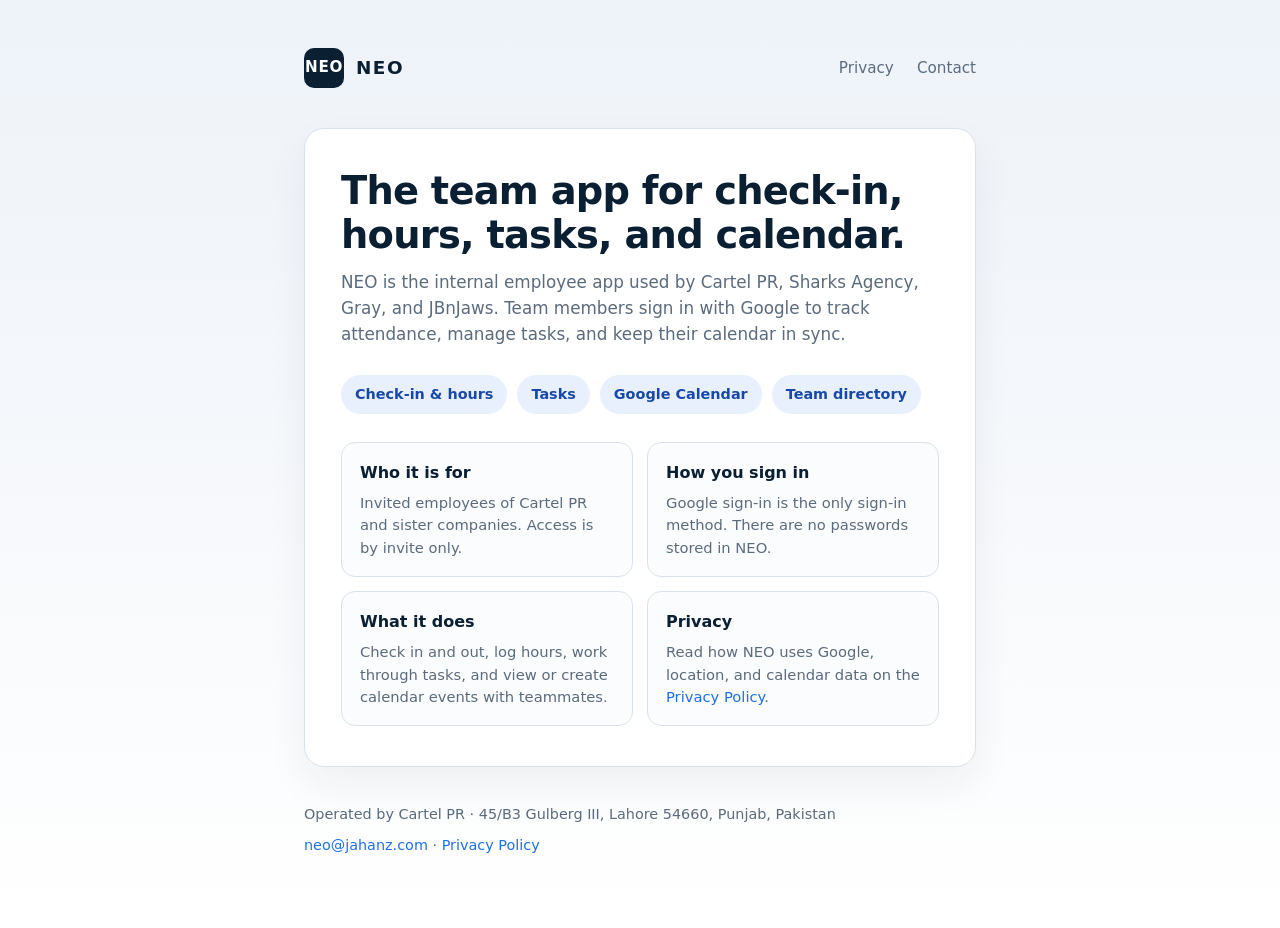
==== index.html @ 69ba8eb7 "Add NEO home and privacy pages for neoteam.app" ====
<!DOCTYPE html>
<html lang="en">
<head>
  <meta charset="utf-8" />
  <meta name="viewport" content="width=device-width, initial-scale=1" />
  <title>NEO — Team app</title>
  <meta name="description" content="NEO is the internal employee app for check-in, hours, tasks, and calendar for Cartel PR and sister companies." />
  <link rel="icon" href="data:image/svg+xml,%3Csvg xmlns='http://www.w3.org/2000/svg' viewBox='0 0 32 32'%3E%3Crect width='32' height='32' rx='8' fill='%230B1F33'/%3E%3Ctext x='16' y='22' text-anchor='middle' font-family='system-ui,sans-serif' font-weight='700' font-size='14' fill='%23F4F7FB'%3EN%3C/text%3E%3C/svg%3E" />
  <style>
    :root {
      --ink: #0b1f33;
      --muted: #5a6b7d;
      --line: #d9e2ec;
      --bg: #f4f7fb;
      --card: #ffffff;
      --accent: #1f6feb;
      --accent-soft: #e8f0fe;
    }
    * { box-sizing: border-box; }
    body {
      margin: 0;
      font-family: "Segoe UI", system-ui, -apple-system, sans-serif;
      color: var(--ink);
      background: linear-gradient(180deg, #eef3f9 0%, var(--bg) 40%, #fff 100%);
      min-height: 100vh;
      line-height: 1.55;
    }
    a { color: var(--accent); text-decoration: none; }
    a:hover { text-decoration: underline; }
    .wrap {
      max-width: 720px;
      margin: 0 auto;
      padding: 48px 24px 64px;
    }
    header {
      display: flex;
      align-items: center;
      justify-content: space-between;
      gap: 16px;
      margin-bottom: 40px;
    }
    .brand {
      display: flex;
      align-items: center;
      gap: 12px;
      font-weight: 700;
      letter-spacing: 0.08em;
      font-size: 1.15rem;
    }
    .mark {
      width: 40px;
      height: 40px;
      border-radius: 10px;
      background: var(--ink);
      color: #fff;
      display: grid;
      place-items: center;
      font-size: 0.95rem;
      letter-spacing: 0.04em;
    }
    nav a {
      color: var(--muted);
      font-size: 0.95rem;
      margin-left: 18px;
    }
    .hero {
      background: var(--card);
      border: 1px solid var(--line);
      border-radius: 20px;
      padding: 40px 36px;
      box-shadow: 0 18px 40px rgba(11, 31, 51, 0.06);
    }
    h1 {
      margin: 0 0 12px;
      font-size: clamp(1.8rem, 4vw, 2.4rem);
      letter-spacing: -0.02em;
      line-height: 1.15;
    }
    .lede {
      margin: 0 0 28px;
      color: var(--muted);
      font-size: 1.05rem;
      max-width: 36em;
    }
    .chips {
      display: flex;
      flex-wrap: wrap;
      gap: 10px;
      margin: 0 0 28px;
      padding: 0;
      list-style: none;
    }
    .chips li {
      background: var(--accent-soft);
      color: #1849a9;
      border-radius: 999px;
      padding: 8px 14px;
      font-size: 0.9rem;
      font-weight: 600;
    }
    .card-grid {
      display: grid;
      gap: 14px;
      margin-top: 8px;
    }
    @media (min-width: 640px) {
      .card-grid { grid-template-columns: 1fr 1fr; }
    }
    .card {
      border: 1px solid var(--line);
      border-radius: 14px;
      padding: 18px 18px 16px;
      background: #fbfcfe;
    }
    .card h2 {
      margin: 0 0 6px;
      font-size: 1rem;
    }
    .card p {
      margin: 0;
      color: var(--muted);
      font-size: 0.92rem;
    }
    footer {
      margin-top: 36px;
      color: var(--muted);
      font-size: 0.9rem;
    }
    footer p { margin: 0 0 8px; }
  </style>
</head>
<body>
  <div class="wrap">
    <header>
      <div class="brand"><span class="mark">NEO</span><span>NEO</span></div>
      <nav>
        <a href="/privacy.html">Privacy</a>
        <a href="mailto:neo@jahanz.com">Contact</a>
      </nav>
    </header>

    <main class="hero">
      <h1>The team app for check-in, hours, tasks, and calendar.</h1>
      <p class="lede">
        NEO is the internal employee app used by Cartel PR, Sharks Agency, Gray, and JBnJaws.
        Team members sign in with Google to track attendance, manage tasks, and keep their calendar in sync.
      </p>
      <ul class="chips">
        <li>Check-in &amp; hours</li>
        <li>Tasks</li>
        <li>Google Calendar</li>
        <li>Team directory</li>
      </ul>
      <div class="card-grid">
        <section class="card">
          <h2>Who it is for</h2>
          <p>Invited employees of Cartel PR and sister companies. Access is by invite only.</p>
        </section>
        <section class="card">
          <h2>How you sign in</h2>
          <p>Google sign-in is the only sign-in method. There are no passwords stored in NEO.</p>
        </section>
        <section class="card">
          <h2>What it does</h2>
          <p>Check in and out, log hours, work through tasks, and view or create calendar events with teammates.</p>
        </section>
        <section class="card">
          <h2>Privacy</h2>
          <p>Read how NEO uses Google, location, and calendar data on the <a href="/privacy.html">Privacy Policy</a>.</p>
        </section>
      </div>
    </main>

    <footer>
      <p>Operated by Cartel PR · 45/B3 Gulberg III, Lahore 54660, Punjab, Pakistan</p>
      <p><a href="mailto:neo@jahanz.com">neo@jahanz.com</a> · <a href="/privacy.html">Privacy Policy</a></p>
    </footer>
  </div>
</body>
</html>
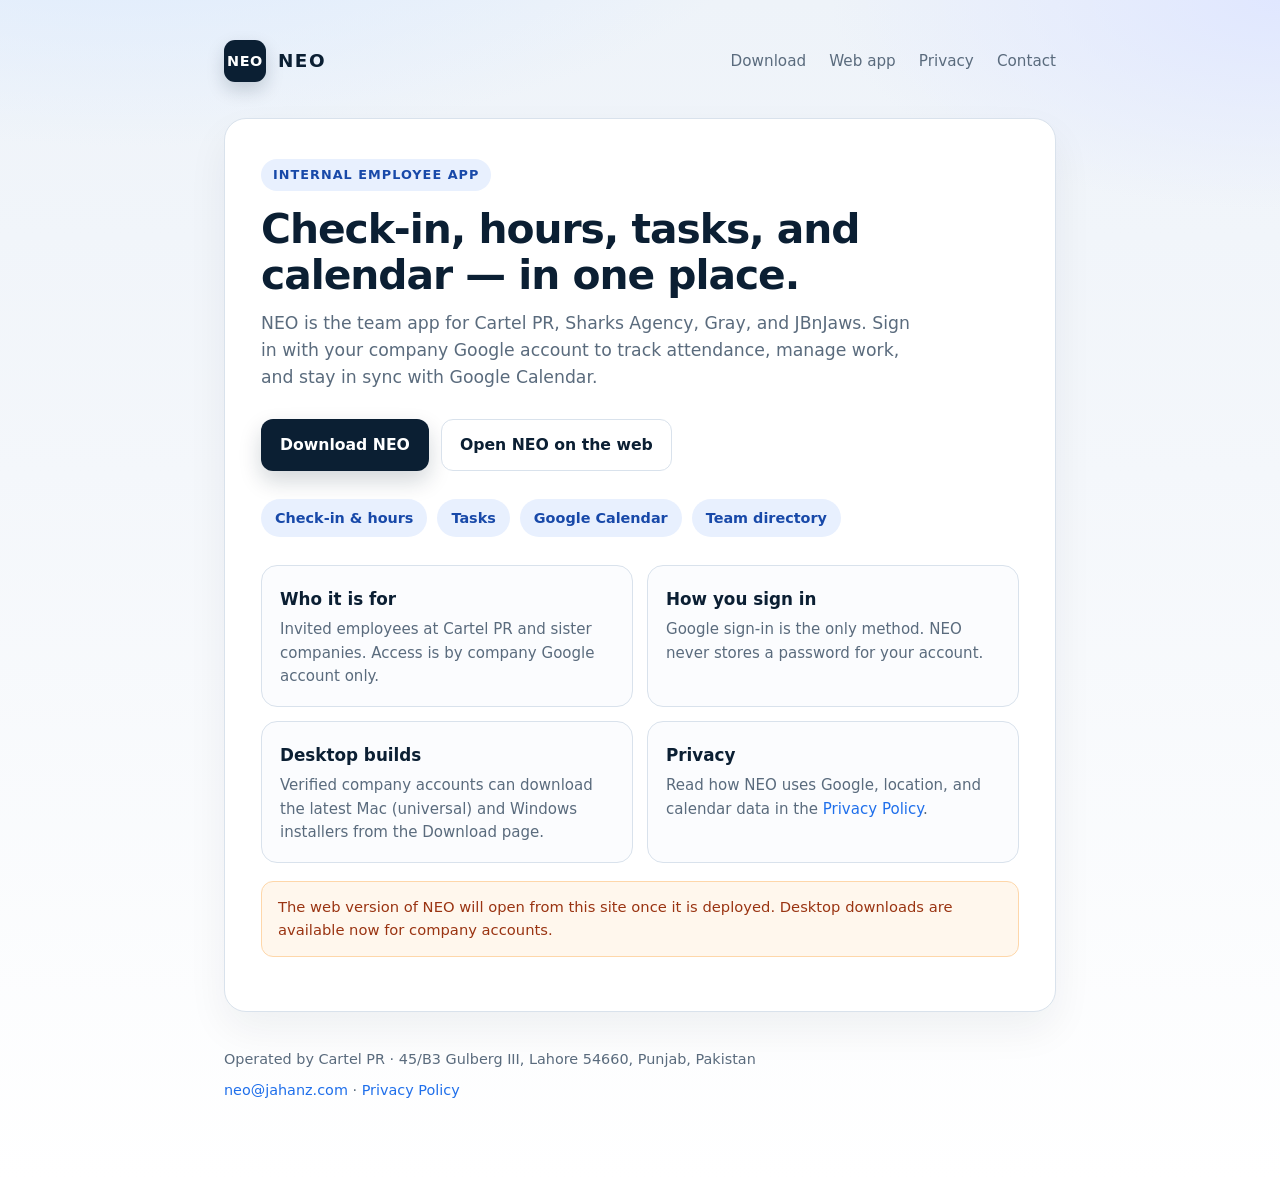
==== commit 5528f9c6: "Ship NEO home, privacy, download gate, and web entry Adds company Google sign-in downloads backed by" ====
--- a/index.html
+++ b/index.html
@@ -15,160 +15,154 @@
       --card: #ffffff;
       --accent: #1f6feb;
       --accent-soft: #e8f0fe;
+      --good: #0f766e;
+      --good-soft: #ccfbf1;
     }
     * { box-sizing: border-box; }
     body {
       margin: 0;
       font-family: "Segoe UI", system-ui, -apple-system, sans-serif;
       color: var(--ink);
-      background: linear-gradient(180deg, #eef3f9 0%, var(--bg) 40%, #fff 100%);
+      background:
+        radial-gradient(1200px 480px at 10% -10%, #dbeafe 0%, transparent 55%),
+        radial-gradient(900px 420px at 100% 0%, #e0e7ff 0%, transparent 50%),
+        linear-gradient(180deg, #eef3f9 0%, var(--bg) 40%, #fff 100%);
       min-height: 100vh;
       line-height: 1.55;
     }
     a { color: var(--accent); text-decoration: none; }
     a:hover { text-decoration: underline; }
-    .wrap {
-      max-width: 720px;
-      margin: 0 auto;
-      padding: 48px 24px 64px;
-    }
+    .wrap { max-width: 880px; margin: 0 auto; padding: 40px 24px 72px; }
     header {
-      display: flex;
-      align-items: center;
-      justify-content: space-between;
-      gap: 16px;
-      margin-bottom: 40px;
+      display: flex; align-items: center; justify-content: space-between;
+      gap: 16px; margin-bottom: 36px;
     }
     .brand {
-      display: flex;
-      align-items: center;
-      gap: 12px;
-      font-weight: 700;
-      letter-spacing: 0.08em;
-      font-size: 1.15rem;
+      display: flex; align-items: center; gap: 12px;
+      font-weight: 700; letter-spacing: 0.08em; font-size: 1.15rem;
+      color: inherit; text-decoration: none;
     }
     .mark {
-      width: 40px;
-      height: 40px;
-      border-radius: 10px;
-      background: var(--ink);
-      color: #fff;
-      display: grid;
-      place-items: center;
-      font-size: 0.95rem;
-      letter-spacing: 0.04em;
+      width: 42px; height: 42px; border-radius: 11px; background: var(--ink); color: #fff;
+      display: grid; place-items: center; font-size: 0.9rem; letter-spacing: 0.04em;
+      box-shadow: 0 8px 18px rgba(11, 31, 51, 0.18);
     }
-    nav a {
-      color: var(--muted);
-      font-size: 0.95rem;
-      margin-left: 18px;
+    nav a { color: var(--muted); font-size: 0.95rem; margin-left: 18px; }
+    .hero {
+      background: var(--card); border: 1px solid var(--line); border-radius: 22px;
+      padding: 40px 36px; box-shadow: 0 18px 40px rgba(11, 31, 51, 0.06);
     }
-    .hero {
-      background: var(--card);
-      border: 1px solid var(--line);
-      border-radius: 20px;
-      padding: 40px 36px;
-      box-shadow: 0 18px 40px rgba(11, 31, 51, 0.06);
+    .eyebrow {
+      display: inline-flex; align-items: center; gap: 8px;
+      font-size: 0.8rem; font-weight: 700; letter-spacing: 0.08em; text-transform: uppercase;
+      color: #1849a9; background: var(--accent-soft); border-radius: 999px;
+      padding: 6px 12px; margin: 0 0 16px;
     }
     h1 {
-      margin: 0 0 12px;
-      font-size: clamp(1.8rem, 4vw, 2.4rem);
-      letter-spacing: -0.02em;
-      line-height: 1.15;
+      margin: 0 0 12px; font-size: clamp(1.9rem, 4.2vw, 2.55rem);
+      letter-spacing: -0.025em; line-height: 1.12;
     }
-    .lede {
-      margin: 0 0 28px;
-      color: var(--muted);
-      font-size: 1.05rem;
-      max-width: 36em;
+    .lede { margin: 0 0 28px; color: var(--muted); font-size: 1.08rem; max-width: 38em; }
+    .actions {
+      display: flex; flex-wrap: wrap; gap: 12px; margin: 0 0 28px;
     }
+    .btn {
+      display: inline-flex; align-items: center; justify-content: center; gap: 8px;
+      border-radius: 12px; padding: 13px 18px; font-weight: 700; font-size: 0.98rem;
+      border: 1px solid transparent; cursor: pointer; text-decoration: none;
+      transition: transform .12s ease, box-shadow .12s ease, background .12s ease;
+    }
+    .btn:hover { text-decoration: none; transform: translateY(-1px); }
+    .btn-primary {
+      background: var(--ink); color: #fff;
+      box-shadow: 0 10px 22px rgba(11, 31, 51, 0.18);
+    }
+    .btn-primary:hover { background: #132a42; color: #fff; }
+    .btn-secondary {
+      background: #fff; color: var(--ink); border-color: var(--line);
+    }
+    .btn-secondary:hover { background: #f8fafc; color: var(--ink); }
     .chips {
-      display: flex;
-      flex-wrap: wrap;
-      gap: 10px;
-      margin: 0 0 28px;
-      padding: 0;
-      list-style: none;
+      display: flex; flex-wrap: wrap; gap: 10px; margin: 0 0 8px; padding: 0; list-style: none;
     }
     .chips li {
-      background: var(--accent-soft);
-      color: #1849a9;
-      border-radius: 999px;
-      padding: 8px 14px;
-      font-size: 0.9rem;
-      font-weight: 600;
+      background: var(--accent-soft); color: #1849a9; border-radius: 999px;
+      padding: 8px 14px; font-size: 0.9rem; font-weight: 600;
     }
     .card-grid {
-      display: grid;
-      gap: 14px;
-      margin-top: 8px;
+      display: grid; gap: 14px; margin-top: 28px;
     }
-    @media (min-width: 640px) {
+    @media (min-width: 700px) {
       .card-grid { grid-template-columns: 1fr 1fr; }
     }
     .card {
-      border: 1px solid var(--line);
-      border-radius: 14px;
-      padding: 18px 18px 16px;
+      border: 1px solid var(--line); border-radius: 16px; padding: 20px 18px 18px;
       background: #fbfcfe;
     }
-    .card h2 {
-      margin: 0 0 6px;
-      font-size: 1rem;
+    .card h2 { margin: 0 0 6px; font-size: 1.05rem; }
+    .card p { margin: 0; color: var(--muted); font-size: 0.94rem; }
+    .note {
+      margin-top: 18px; padding: 14px 16px; border-radius: 12px;
+      background: #fff7ed; border: 1px solid #fed7aa; color: #9a3412; font-size: 0.92rem;
     }
-    .card p {
-      margin: 0;
-      color: var(--muted);
-      font-size: 0.92rem;
-    }
-    footer {
-      margin-top: 36px;
-      color: var(--muted);
-      font-size: 0.9rem;
-    }
+    footer { margin-top: 36px; color: var(--muted); font-size: 0.9rem; }
     footer p { margin: 0 0 8px; }
   </style>
 </head>
 <body>
   <div class="wrap">
     <header>
-      <div class="brand"><span class="mark">NEO</span><span>NEO</span></div>
+      <a class="brand" href="/"><span class="mark">NEO</span><span>NEO</span></a>
       <nav>
+        <a href="/download.html">Download</a>
+        <a href="/app/">Web app</a>
         <a href="/privacy.html">Privacy</a>
         <a href="mailto:neo@jahanz.com">Contact</a>
       </nav>
     </header>
 
     <main class="hero">
-      <h1>The team app for check-in, hours, tasks, and calendar.</h1>
+      <p class="eyebrow">Internal employee app</p>
+      <h1>Check-in, hours, tasks, and calendar — in one place.</h1>
       <p class="lede">
-        NEO is the internal employee app used by Cartel PR, Sharks Agency, Gray, and JBnJaws.
-        Team members sign in with Google to track attendance, manage tasks, and keep their calendar in sync.
+        NEO is the team app for Cartel PR, Sharks Agency, Gray, and JBnJaws.
+        Sign in with your company Google account to track attendance, manage work, and stay in sync with Google Calendar.
       </p>
+
+      <div class="actions">
+        <a class="btn btn-primary" href="/download.html">Download NEO</a>
+        <a class="btn btn-secondary" href="/app/">Open NEO on the web</a>
+      </div>
+
       <ul class="chips">
         <li>Check-in &amp; hours</li>
         <li>Tasks</li>
         <li>Google Calendar</li>
         <li>Team directory</li>
       </ul>
+
       <div class="card-grid">
         <section class="card">
           <h2>Who it is for</h2>
-          <p>Invited employees of Cartel PR and sister companies. Access is by invite only.</p>
+          <p>Invited employees at Cartel PR and sister companies. Access is by company Google account only.</p>
         </section>
         <section class="card">
           <h2>How you sign in</h2>
-          <p>Google sign-in is the only sign-in method. There are no passwords stored in NEO.</p>
+          <p>Google sign-in is the only method. NEO never stores a password for your account.</p>
         </section>
         <section class="card">
-          <h2>What it does</h2>
-          <p>Check in and out, log hours, work through tasks, and view or create calendar events with teammates.</p>
+          <h2>Desktop builds</h2>
+          <p>Verified company accounts can download the latest Mac (universal) and Windows installers from the Download page.</p>
         </section>
         <section class="card">
           <h2>Privacy</h2>
-          <p>Read how NEO uses Google, location, and calendar data on the <a href="/privacy.html">Privacy Policy</a>.</p>
+          <p>Read how NEO uses Google, location, and calendar data in the <a href="/privacy.html">Privacy Policy</a>.</p>
         </section>
       </div>
+
+      <p class="note" id="web-note">
+        The web version of NEO will open from this site once it is deployed. Desktop downloads are available now for company accounts.
+      </p>
     </main>
 
     <footer>
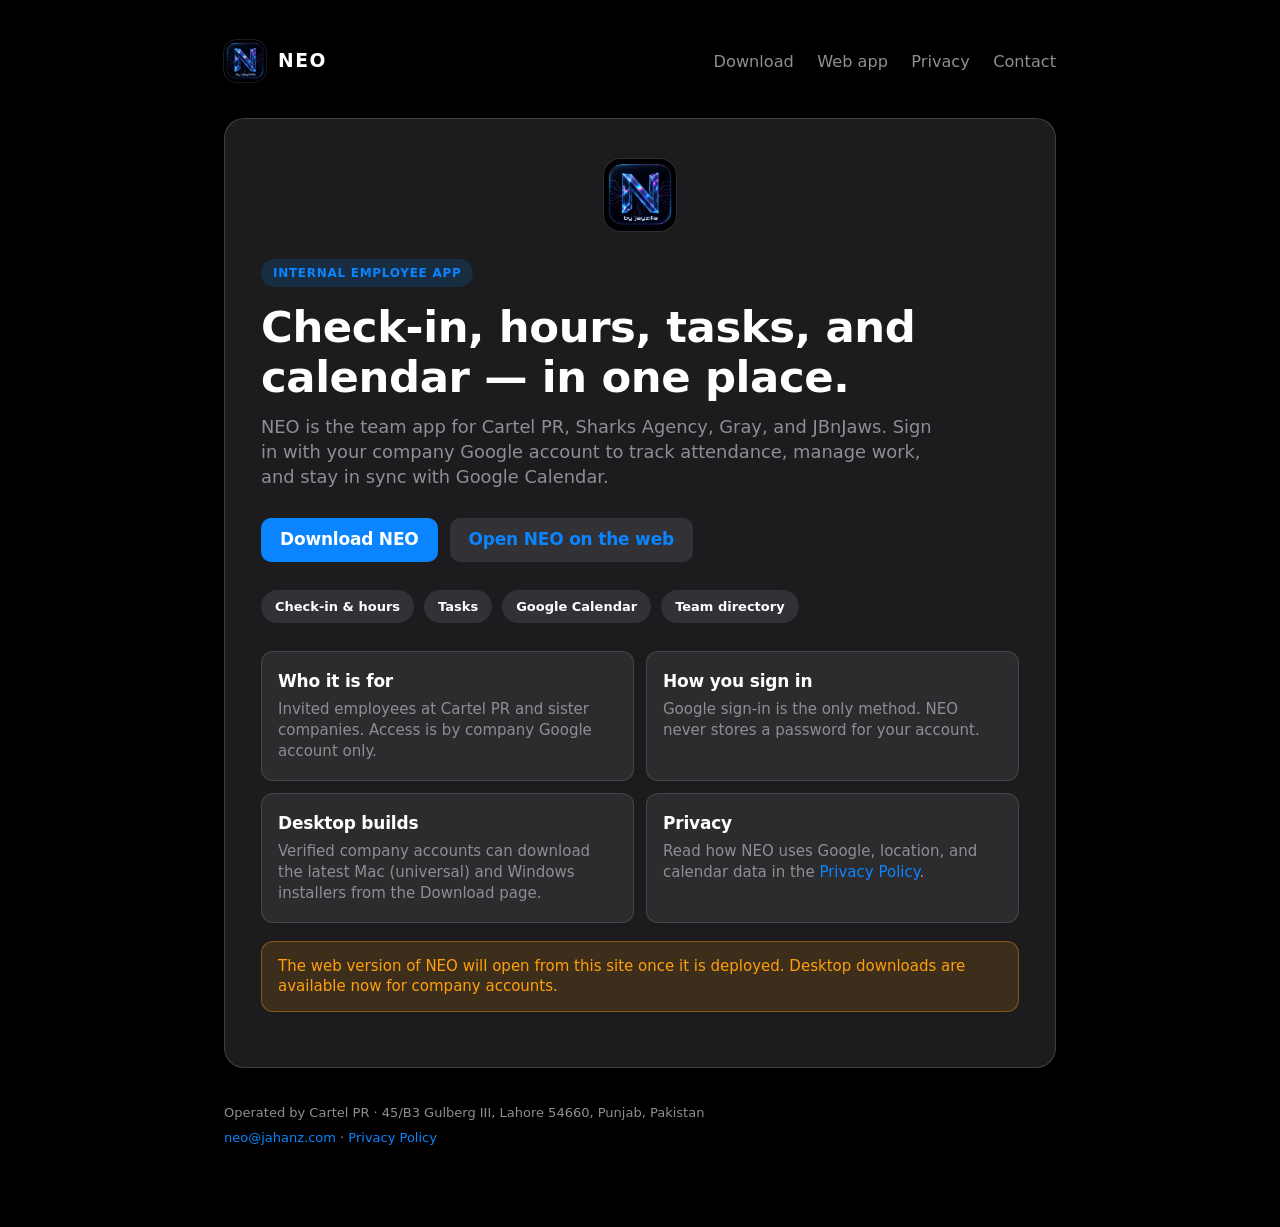
==== commit 6389e78b: "Restyle site to match NEO app dark theme Black background, real neo-mark logo, and app color/font to" ====
--- a/index.html
+++ b/index.html
@@ -5,115 +5,19 @@
   <meta name="viewport" content="width=device-width, initial-scale=1" />
   <title>NEO — Team app</title>
   <meta name="description" content="NEO is the internal employee app for check-in, hours, tasks, and calendar for Cartel PR and sister companies." />
-  <link rel="icon" href="data:image/svg+xml,%3Csvg xmlns='http://www.w3.org/2000/svg' viewBox='0 0 32 32'%3E%3Crect width='32' height='32' rx='8' fill='%230B1F33'/%3E%3Ctext x='16' y='22' text-anchor='middle' font-family='system-ui,sans-serif' font-weight='700' font-size='14' fill='%23F4F7FB'%3EN%3C/text%3E%3C/svg%3E" />
-  <style>
-    :root {
-      --ink: #0b1f33;
-      --muted: #5a6b7d;
-      --line: #d9e2ec;
-      --bg: #f4f7fb;
-      --card: #ffffff;
-      --accent: #1f6feb;
-      --accent-soft: #e8f0fe;
-      --good: #0f766e;
-      --good-soft: #ccfbf1;
-    }
-    * { box-sizing: border-box; }
-    body {
-      margin: 0;
-      font-family: "Segoe UI", system-ui, -apple-system, sans-serif;
-      color: var(--ink);
-      background:
-        radial-gradient(1200px 480px at 10% -10%, #dbeafe 0%, transparent 55%),
-        radial-gradient(900px 420px at 100% 0%, #e0e7ff 0%, transparent 50%),
-        linear-gradient(180deg, #eef3f9 0%, var(--bg) 40%, #fff 100%);
-      min-height: 100vh;
-      line-height: 1.55;
-    }
-    a { color: var(--accent); text-decoration: none; }
-    a:hover { text-decoration: underline; }
-    .wrap { max-width: 880px; margin: 0 auto; padding: 40px 24px 72px; }
-    header {
-      display: flex; align-items: center; justify-content: space-between;
-      gap: 16px; margin-bottom: 36px;
-    }
-    .brand {
-      display: flex; align-items: center; gap: 12px;
-      font-weight: 700; letter-spacing: 0.08em; font-size: 1.15rem;
-      color: inherit; text-decoration: none;
-    }
-    .mark {
-      width: 42px; height: 42px; border-radius: 11px; background: var(--ink); color: #fff;
-      display: grid; place-items: center; font-size: 0.9rem; letter-spacing: 0.04em;
-      box-shadow: 0 8px 18px rgba(11, 31, 51, 0.18);
-    }
-    nav a { color: var(--muted); font-size: 0.95rem; margin-left: 18px; }
-    .hero {
-      background: var(--card); border: 1px solid var(--line); border-radius: 22px;
-      padding: 40px 36px; box-shadow: 0 18px 40px rgba(11, 31, 51, 0.06);
-    }
-    .eyebrow {
-      display: inline-flex; align-items: center; gap: 8px;
-      font-size: 0.8rem; font-weight: 700; letter-spacing: 0.08em; text-transform: uppercase;
-      color: #1849a9; background: var(--accent-soft); border-radius: 999px;
-      padding: 6px 12px; margin: 0 0 16px;
-    }
-    h1 {
-      margin: 0 0 12px; font-size: clamp(1.9rem, 4.2vw, 2.55rem);
-      letter-spacing: -0.025em; line-height: 1.12;
-    }
-    .lede { margin: 0 0 28px; color: var(--muted); font-size: 1.08rem; max-width: 38em; }
-    .actions {
-      display: flex; flex-wrap: wrap; gap: 12px; margin: 0 0 28px;
-    }
-    .btn {
-      display: inline-flex; align-items: center; justify-content: center; gap: 8px;
-      border-radius: 12px; padding: 13px 18px; font-weight: 700; font-size: 0.98rem;
-      border: 1px solid transparent; cursor: pointer; text-decoration: none;
-      transition: transform .12s ease, box-shadow .12s ease, background .12s ease;
-    }
-    .btn:hover { text-decoration: none; transform: translateY(-1px); }
-    .btn-primary {
-      background: var(--ink); color: #fff;
-      box-shadow: 0 10px 22px rgba(11, 31, 51, 0.18);
-    }
-    .btn-primary:hover { background: #132a42; color: #fff; }
-    .btn-secondary {
-      background: #fff; color: var(--ink); border-color: var(--line);
-    }
-    .btn-secondary:hover { background: #f8fafc; color: var(--ink); }
-    .chips {
-      display: flex; flex-wrap: wrap; gap: 10px; margin: 0 0 8px; padding: 0; list-style: none;
-    }
-    .chips li {
-      background: var(--accent-soft); color: #1849a9; border-radius: 999px;
-      padding: 8px 14px; font-size: 0.9rem; font-weight: 600;
-    }
-    .card-grid {
-      display: grid; gap: 14px; margin-top: 28px;
-    }
-    @media (min-width: 700px) {
-      .card-grid { grid-template-columns: 1fr 1fr; }
-    }
-    .card {
-      border: 1px solid var(--line); border-radius: 16px; padding: 20px 18px 18px;
-      background: #fbfcfe;
-    }
-    .card h2 { margin: 0 0 6px; font-size: 1.05rem; }
-    .card p { margin: 0; color: var(--muted); font-size: 0.94rem; }
-    .note {
-      margin-top: 18px; padding: 14px 16px; border-radius: 12px;
-      background: #fff7ed; border: 1px solid #fed7aa; color: #9a3412; font-size: 0.92rem;
-    }
-    footer { margin-top: 36px; color: var(--muted); font-size: 0.9rem; }
-    footer p { margin: 0 0 8px; }
-  </style>
+  <meta name="theme-color" content="#000000" />
+  <link rel="icon" type="image/png" href="/brand/favicon.png" />
+  <link rel="apple-touch-icon" href="/brand/neo-mark.png" />
+  <link rel="stylesheet" href="/neo-theme.css" />
 </head>
 <body>
   <div class="wrap">
-    <header>
-      <a class="brand" href="/"><span class="mark">NEO</span><span>NEO</span></a>
-      <nav>
+    <header class="site-header">
+      <a class="brand" href="/">
+        <img class="brand-mark" src="/brand/neo-mark.png" width="42" height="42" alt="NEO" />
+        <span>NEO</span>
+      </a>
+      <nav class="site-nav">
         <a href="/download.html">Download</a>
         <a href="/app/">Web app</a>
         <a href="/privacy.html">Privacy</a>
@@ -122,6 +26,9 @@
     </header>
 
     <main class="hero">
+      <div class="hero-center" style="margin-bottom: 28px;">
+        <img class="brand-mark brand-mark-lg" src="/brand/neo-mark.png" width="72" height="72" alt="NEO by jayzilla" />
+      </div>
       <p class="eyebrow">Internal employee app</p>
       <h1>Check-in, hours, tasks, and calendar — in one place.</h1>
       <p class="lede">
@@ -165,7 +72,7 @@
       </p>
     </main>
 
-    <footer>
+    <footer class="site-footer">
       <p>Operated by Cartel PR · 45/B3 Gulberg III, Lahore 54660, Punjab, Pakistan</p>
       <p><a href="mailto:neo@jahanz.com">neo@jahanz.com</a> · <a href="/privacy.html">Privacy Policy</a></p>
     </footer>
--- a/neo-theme.css
+++ b/neo-theme.css
@@ -0,0 +1,325 @@
+/* NEO site theme — mirrors neo-app src/app/globals.css dark tokens */
+:root {
+  color-scheme: dark;
+  --background: #000000;
+  --foreground: #ffffff;
+  --card: #1c1c1e;
+  --card-foreground: #ffffff;
+  --primary: #0a84ff;
+  --primary-foreground: #ffffff;
+  --secondary: #2c2c2e;
+  --secondary-foreground: #ffffff;
+  --muted: #2c2c2e;
+  --muted-foreground: #8e8e93;
+  --accent: #2c2c2e;
+  --accent-foreground: #ffffff;
+  --destructive: #ff453a;
+  --success: #30d158;
+  --warning: #ff9f0a;
+  --border: rgba(84, 84, 88, 0.65);
+  --separator: rgba(84, 84, 88, 0.65);
+  --fill: rgba(118, 118, 128, 0.24);
+  --elevated: #2c2c2e;
+  --chrome: rgba(28, 28, 30, 0.72);
+  --selection: rgba(255, 255, 255, 0.12);
+  --ring: #0a84ff;
+  --radius: 12px;
+  --font-sans: -apple-system, BlinkMacSystemFont, "SF Pro Text", "SF Pro Display", Inter, system-ui, sans-serif;
+}
+
+* { box-sizing: border-box; }
+
+html, body {
+  margin: 0;
+  min-height: 100%;
+  background: var(--background);
+  color: var(--foreground);
+  font-family: var(--font-sans);
+  font-size: 17px;
+  font-weight: 400;
+  line-height: 1.35;
+  -webkit-font-smoothing: antialiased;
+  text-rendering: optimizeLegibility;
+}
+
+a { color: var(--primary); text-decoration: none; }
+a:hover { text-decoration: underline; }
+
+button, a, input, select, textarea {
+  transition: background-color 180ms ease, color 180ms ease, opacity 180ms ease, border-color 180ms ease;
+}
+
+.wrap {
+  max-width: 880px;
+  margin: 0 auto;
+  padding: 40px 24px 72px;
+}
+
+.wrap-narrow { max-width: 720px; }
+.wrap-article { max-width: 760px; }
+.wrap-app { max-width: 640px; }
+
+header.site-header {
+  display: flex;
+  align-items: center;
+  justify-content: space-between;
+  gap: 16px;
+  margin-bottom: 36px;
+}
+
+.brand {
+  display: flex;
+  align-items: center;
+  gap: 12px;
+  font-weight: 700;
+  letter-spacing: 0.08em;
+  font-size: 1.1rem;
+  color: var(--foreground);
+  text-decoration: none;
+}
+.brand:hover { text-decoration: none; opacity: 0.92; }
+
+.brand-mark {
+  width: 42px;
+  height: 42px;
+  border-radius: 12px;
+  display: block;
+  object-fit: cover;
+  background: #000;
+  box-shadow: 0 0 0 0.5px var(--separator);
+}
+
+.brand-mark-lg {
+  width: 72px;
+  height: 72px;
+  border-radius: 16px;
+}
+
+nav.site-nav a {
+  color: var(--muted-foreground);
+  font-size: 0.95rem;
+  margin-left: 18px;
+  text-decoration: none;
+}
+nav.site-nav a:hover { color: var(--foreground); text-decoration: none; }
+
+.panel, .hero, article.panel {
+  background: var(--card);
+  border: 0.5px solid var(--separator);
+  border-radius: 20px;
+  padding: 40px 36px;
+}
+
+.eyebrow {
+  display: inline-flex;
+  align-items: center;
+  gap: 8px;
+  font-size: 12px;
+  font-weight: 600;
+  letter-spacing: 0.06em;
+  text-transform: uppercase;
+  color: var(--primary);
+  background: color-mix(in srgb, var(--primary) 16%, transparent);
+  border-radius: 999px;
+  padding: 6px 12px;
+  margin: 0 0 16px;
+}
+
+h1, .neo-title {
+  margin: 0 0 12px;
+  font-size: clamp(1.9rem, 4.2vw, 2.55rem);
+  font-weight: 700;
+  letter-spacing: -0.4px;
+  line-height: 1.15;
+  color: var(--foreground);
+}
+
+.lede, .neo-caption {
+  margin: 0 0 28px;
+  color: var(--muted-foreground);
+  font-size: 1.05rem;
+  max-width: 38em;
+  line-height: 1.4;
+}
+
+.actions {
+  display: flex;
+  flex-wrap: wrap;
+  gap: 12px;
+  margin: 0 0 28px;
+}
+
+.btn {
+  display: inline-flex;
+  align-items: center;
+  justify-content: center;
+  gap: 8px;
+  height: 44px;
+  padding: 0 18px;
+  border-radius: 10px;
+  border: 1px solid transparent;
+  font-size: 17px;
+  font-weight: 600;
+  letter-spacing: -0.2px;
+  cursor: pointer;
+  text-decoration: none;
+  font-family: inherit;
+  white-space: nowrap;
+}
+.btn:hover { text-decoration: none; }
+.btn:disabled { opacity: 0.4; cursor: not-allowed; }
+
+.btn-primary {
+  background: var(--primary);
+  color: var(--primary-foreground);
+}
+.btn-primary:hover { background: color-mix(in srgb, var(--primary) 90%, #000); color: #fff; }
+
+.btn-secondary {
+  background: var(--fill);
+  color: var(--primary);
+}
+.btn-secondary:hover { background: color-mix(in srgb, var(--fill) 80%, #fff); color: var(--primary); }
+
+.chips {
+  display: flex;
+  flex-wrap: wrap;
+  gap: 10px;
+  margin: 0 0 8px;
+  padding: 0;
+  list-style: none;
+}
+.chips li {
+  background: var(--fill);
+  color: var(--foreground);
+  border-radius: 999px;
+  padding: 8px 14px;
+  font-size: 13px;
+  font-weight: 590;
+}
+
+.card-grid {
+  display: grid;
+  gap: 12px;
+  margin-top: 28px;
+}
+@media (min-width: 700px) {
+  .card-grid { grid-template-columns: 1fr 1fr; }
+}
+
+.card {
+  border: 0.5px solid var(--separator);
+  border-radius: 12px;
+  padding: 18px 16px;
+  background: var(--elevated);
+}
+.card h2 {
+  margin: 0 0 6px;
+  font-size: 17px;
+  font-weight: 600;
+  letter-spacing: -0.2px;
+}
+.card p {
+  margin: 0;
+  color: var(--muted-foreground);
+  font-size: 15px;
+  line-height: 1.4;
+}
+
+.note {
+  margin-top: 18px;
+  padding: 14px 16px;
+  border-radius: 12px;
+  background: color-mix(in srgb, var(--warning) 14%, transparent);
+  border: 0.5px solid color-mix(in srgb, var(--warning) 40%, transparent);
+  color: var(--warning);
+  font-size: 15px;
+}
+
+footer.site-footer {
+  margin-top: 36px;
+  color: var(--muted-foreground);
+  font-size: 13px;
+}
+footer.site-footer p { margin: 0 0 8px; }
+
+.meta { margin: 0 0 28px; color: var(--muted-foreground); font-size: 15px; }
+article.panel h2 {
+  margin: 28px 0 10px;
+  font-size: 1.15rem;
+  font-weight: 600;
+}
+article.panel p,
+article.panel li { color: color-mix(in srgb, var(--foreground) 88%, var(--muted-foreground)); }
+article.panel ul { padding-left: 1.2em; }
+article.panel li { margin: 0.35em 0; }
+article.panel code {
+  font-family: ui-monospace, SFMono-Regular, Menlo, monospace;
+  font-size: 0.92em;
+  background: var(--fill);
+  padding: 1px 6px;
+  border-radius: 6px;
+}
+
+.status {
+  margin: 18px 0 0;
+  padding: 12px 14px;
+  border-radius: 12px;
+  font-size: 15px;
+  display: none;
+}
+.status.show { display: block; }
+.status.warn {
+  background: color-mix(in srgb, var(--warning) 14%, transparent);
+  border: 0.5px solid color-mix(in srgb, var(--warning) 40%, transparent);
+  color: var(--warning);
+}
+.status.ok {
+  background: color-mix(in srgb, var(--success) 14%, transparent);
+  border: 0.5px solid color-mix(in srgb, var(--success) 40%, transparent);
+  color: var(--success);
+}
+.status.info {
+  background: color-mix(in srgb, var(--primary) 14%, transparent);
+  border: 0.5px solid color-mix(in srgb, var(--primary) 40%, transparent);
+  color: var(--primary);
+}
+
+.user-row {
+  display: none;
+  align-items: center;
+  justify-content: space-between;
+  gap: 12px;
+  margin: 18px 0;
+  padding: 12px 14px;
+  border: 0.5px solid var(--separator);
+  border-radius: 12px;
+  background: var(--elevated);
+}
+.user-row.show { display: flex; }
+.user-meta { font-size: 15px; }
+.user-meta strong { display: block; font-weight: 600; }
+.user-meta span { color: var(--muted-foreground); }
+
+.downloads { display: none; grid-template-columns: 1fr; gap: 12px; margin-top: 8px; }
+.downloads.show { display: grid; }
+@media (min-width: 560px) { .downloads { grid-template-columns: 1fr 1fr; } }
+
+.dl-card {
+  border: 0.5px solid var(--separator);
+  border-radius: 12px;
+  padding: 16px;
+  background: var(--elevated);
+}
+.dl-card h2 { margin: 0 0 6px; font-size: 17px; font-weight: 600; }
+.dl-card p { margin: 0 0 12px; color: var(--muted-foreground); font-size: 15px; }
+
+.hint { margin-top: 18px; color: var(--muted-foreground); font-size: 13px; }
+
+.hero-center {
+  display: flex;
+  flex-direction: column;
+  align-items: center;
+  text-align: center;
+}
+.hero-center .lede { max-width: 34em; }
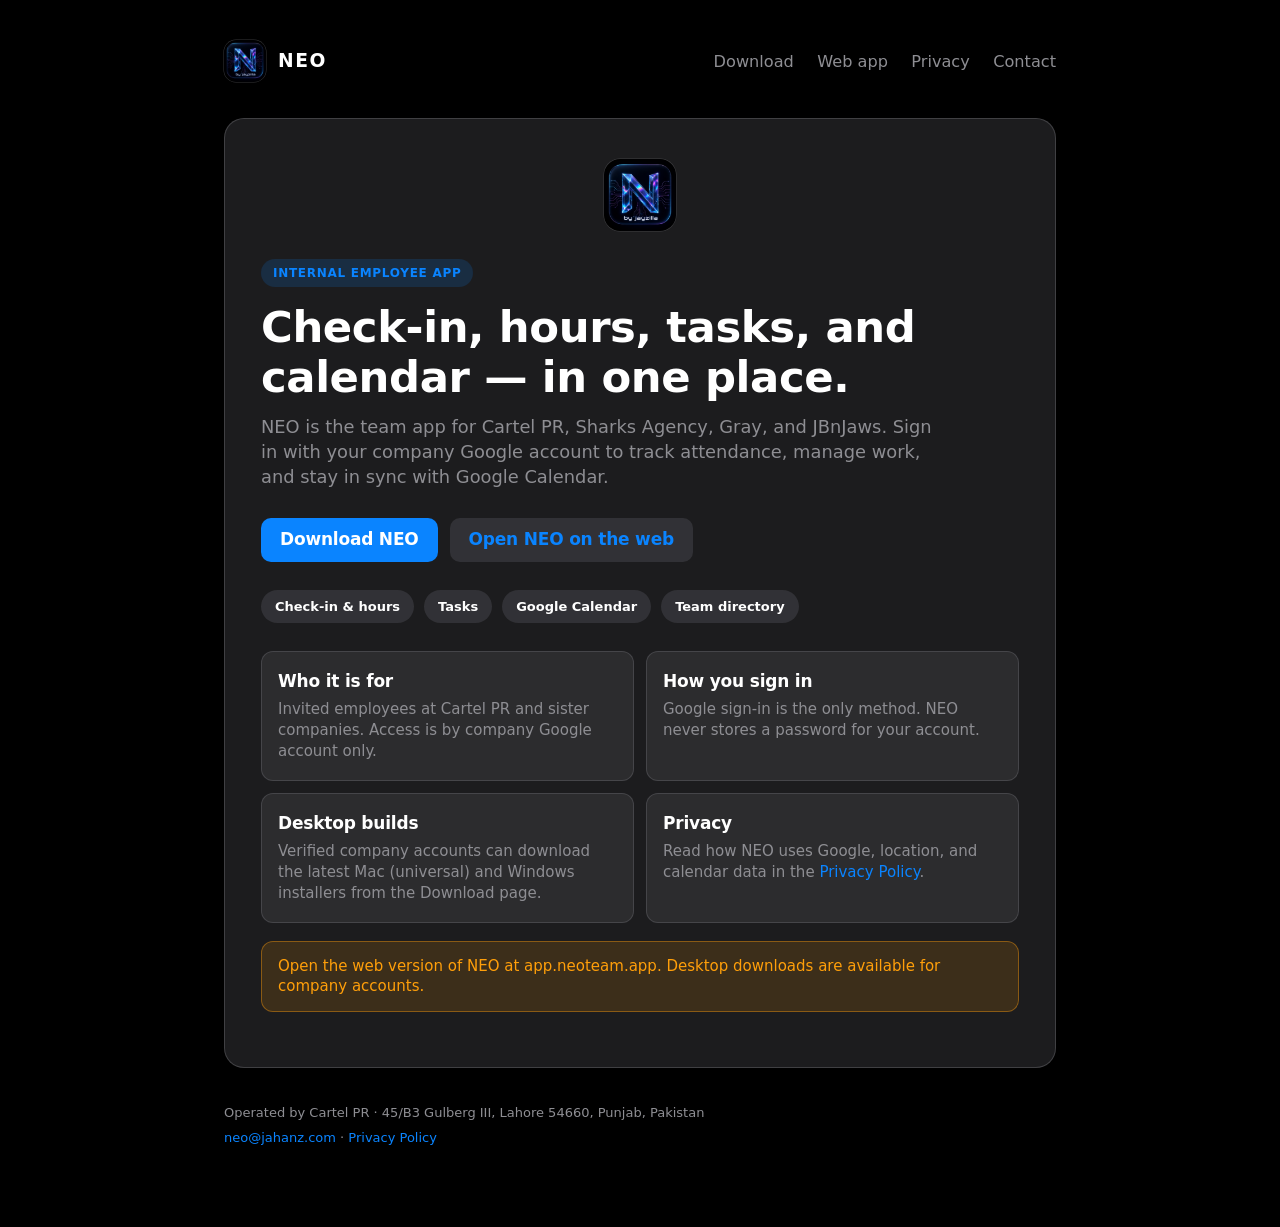
==== commit 32df7ff6: "Point Open NEO on the web to https://app.neoteam.app CTAs and /app/ now target the GitHub Pages web " ====
--- a/index.html
+++ b/index.html
@@ -19,7 +19,7 @@
       </a>
       <nav class="site-nav">
         <a href="/download.html">Download</a>
-        <a href="/app/">Web app</a>
+        <a href="https://app.neoteam.app/">Web app</a>
         <a href="/privacy.html">Privacy</a>
         <a href="mailto:neo@jahanz.com">Contact</a>
       </nav>
@@ -38,7 +38,7 @@
 
       <div class="actions">
         <a class="btn btn-primary" href="/download.html">Download NEO</a>
-        <a class="btn btn-secondary" href="/app/">Open NEO on the web</a>
+        <a class="btn btn-secondary" href="https://app.neoteam.app/">Open NEO on the web</a>
       </div>
 
       <ul class="chips">
@@ -68,7 +68,7 @@
       </div>
 
       <p class="note" id="web-note">
-        The web version of NEO will open from this site once it is deployed. Desktop downloads are available now for company accounts.
+        Open the web version of NEO at app.neoteam.app. Desktop downloads are available for company accounts.
       </p>
     </main>
 
